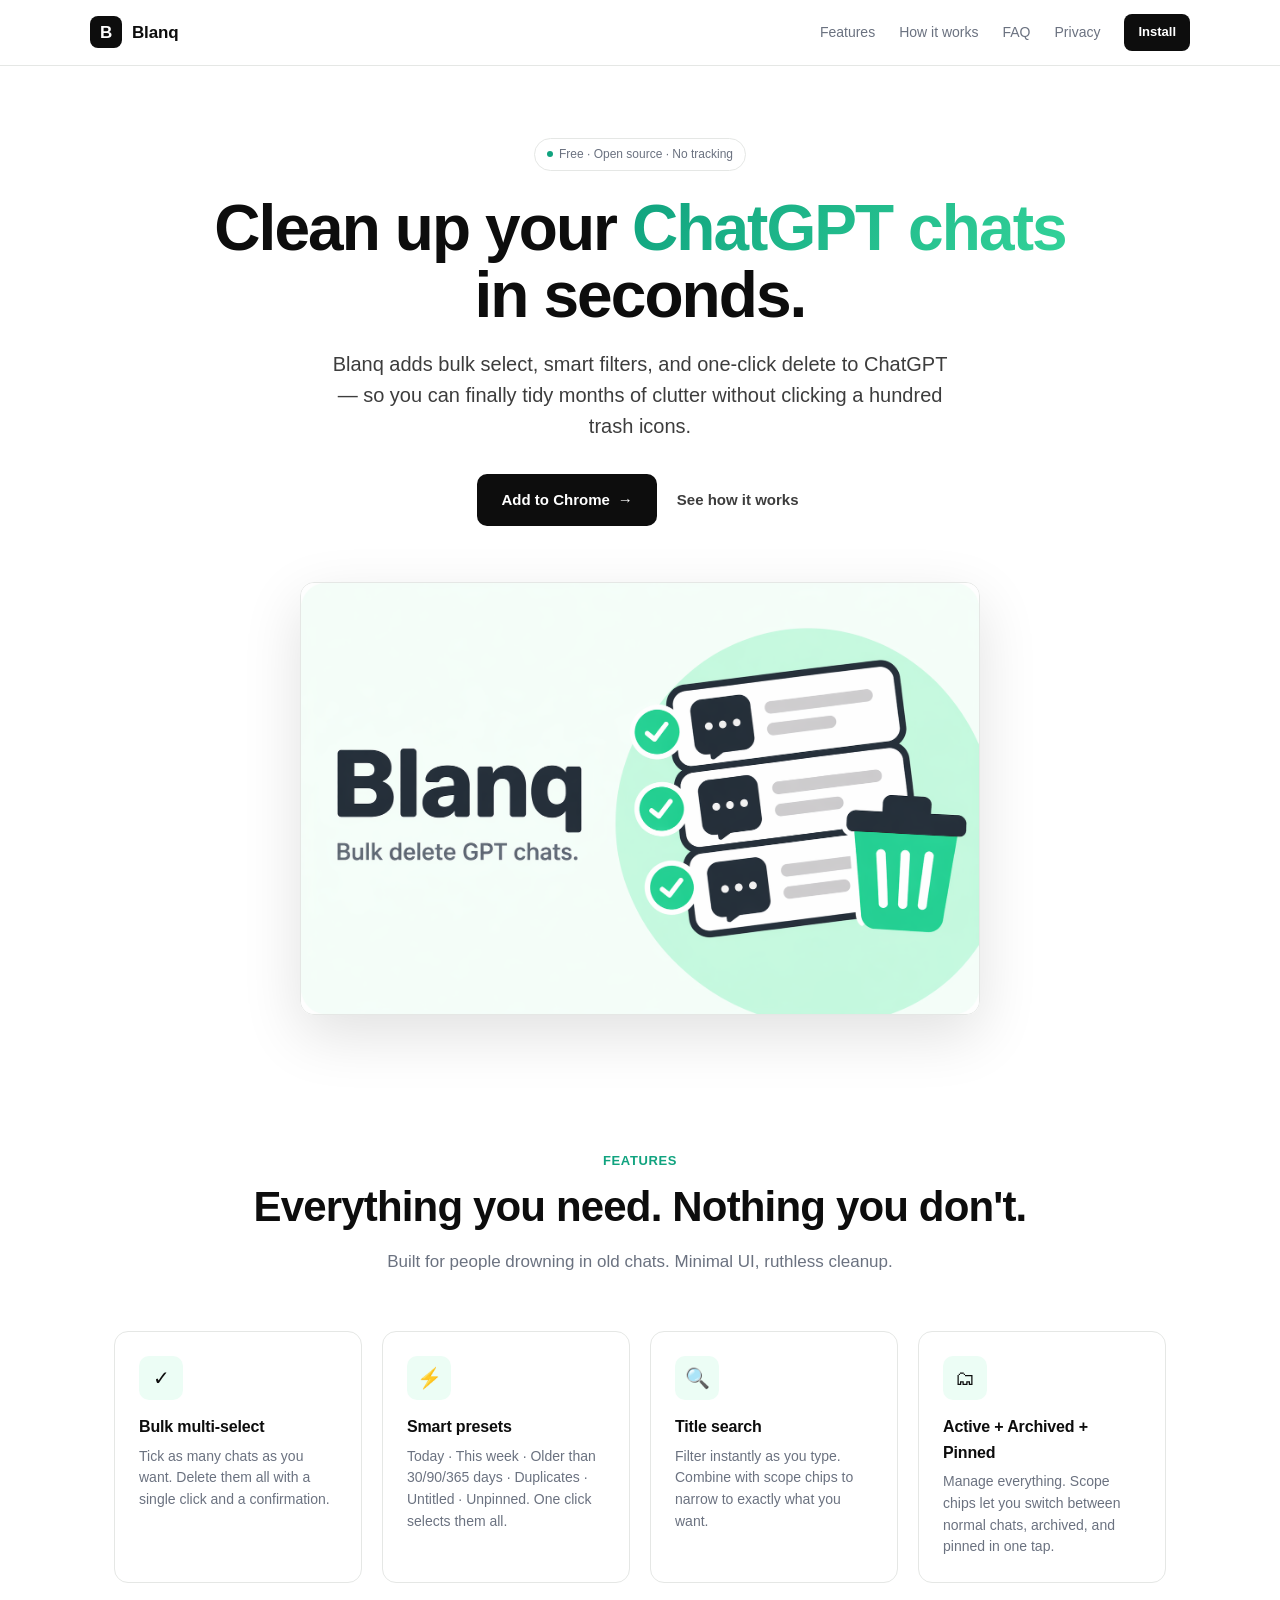
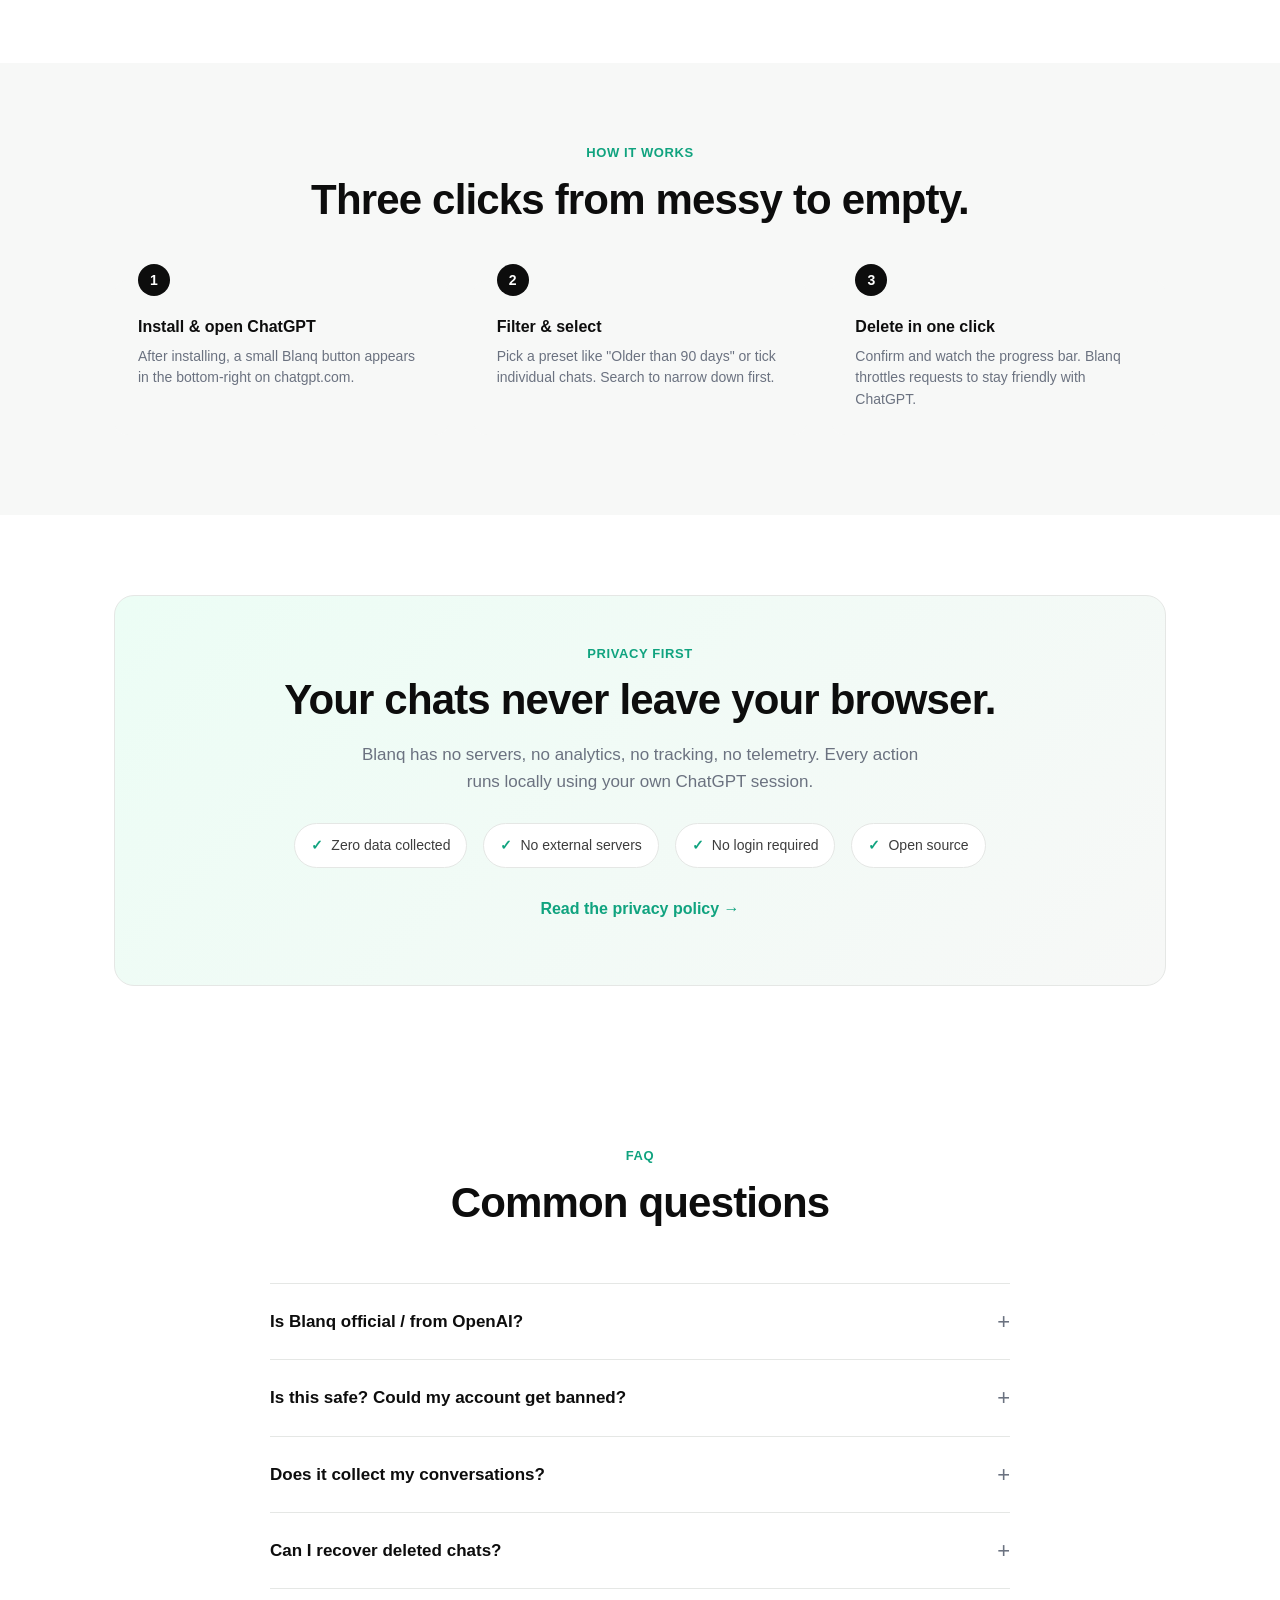
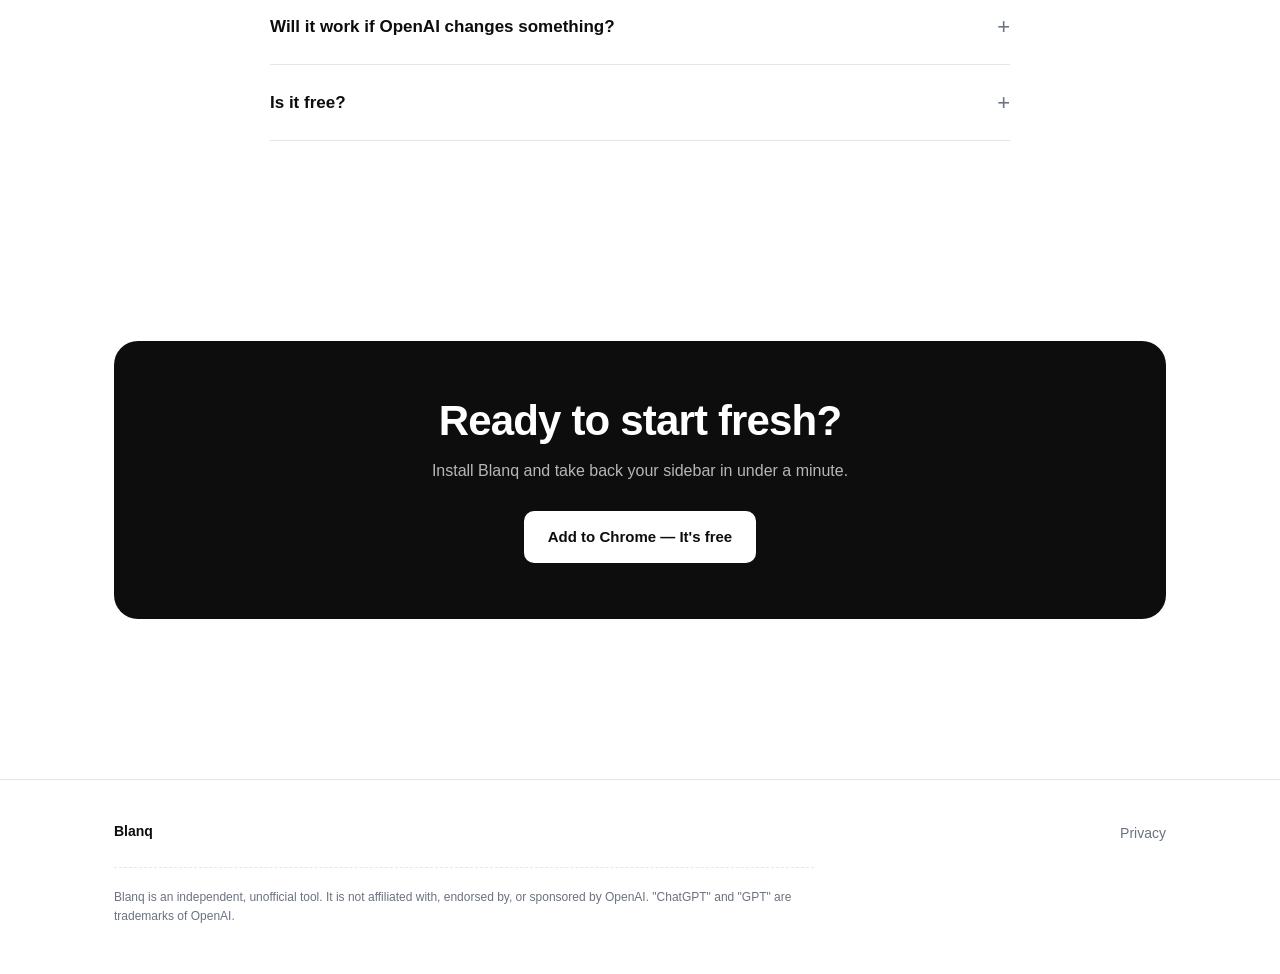
==== docs/index.html @ 337b1ba2 "initial commit" ====
<!doctype html>
<html lang="en">
<head>
  <meta charset="utf-8" />
  <meta name="viewport" content="width=device-width,initial-scale=1" />
  <title>Blanq — Bulk Chat Cleaner for ChatGPT</title>
  <meta name="description" content="Bulk select, filter, and delete your ChatGPT conversations. A clean, private Chrome extension that runs entirely in your browser." />
  <meta property="og:title" content="Blanq — Bulk Chat Cleaner for ChatGPT" />
  <meta property="og:description" content="Clean up your ChatGPT chat history in seconds. Free Chrome extension. No data collected." />
  <meta property="og:image" content="icons/banner.png" />
  <meta property="og:type" content="website" />
  <meta name="twitter:card" content="summary_large_image" />

  <style>
    :root {
      --bg: #ffffff;
      --bg-sub: #f7f8f7;
      --bg-elevated: #ffffff;
      --border: #e5e7e5;
      --text: #0d0d0d;
      --text-dim: #3d3d3d;
      --text-muted: #6b7280;
      --accent: #10a37f;
      --accent-hover: #0e8f6e;
      --accent-soft: #ecfdf5;
      --radius: 14px;
      --shadow-sm: 0 1px 2px rgba(0,0,0,0.04);
      --shadow: 0 4px 14px rgba(0,0,0,0.08);
      --shadow-lg: 0 20px 60px rgba(0,0,0,0.12);
    }
    @media (prefers-color-scheme: dark) {
      :root {
        --bg: #0b0b0b;
        --bg-sub: #141414;
        --bg-elevated: #181818;
        --border: #262626;
        --text: #f5f5f5;
        --text-dim: #d4d4d4;
        --text-muted: #8f8f8f;
        --accent-soft: #0f2a22;
        --shadow-lg: 0 20px 60px rgba(0,0,0,0.6);
      }
    }

    * { box-sizing: border-box; }
    html, body { margin: 0; padding: 0; }
    html { scroll-behavior: smooth; }
    body {
      background: var(--bg);
      color: var(--text);
      font-family: ui-sans-serif, -apple-system, BlinkMacSystemFont, "Segoe UI", Roboto, Helvetica, Arial, sans-serif;
      font-size: 16px;
      line-height: 1.6;
      -webkit-font-smoothing: antialiased;
    }
    a { color: inherit; text-decoration: none; }
    img { max-width: 100%; display: block; }
    .wrap { max-width: 1100px; margin: 0 auto; padding: 0 24px; }

    /* Nav */
    nav {
      position: sticky;
      top: 0;
      z-index: 50;
      background: rgba(255,255,255,0.85);
      backdrop-filter: saturate(180%) blur(12px);
      border-bottom: 1px solid var(--border);
    }
    @media (prefers-color-scheme: dark) {
      nav { background: rgba(11,11,11,0.8); }
    }
    .nav-inner {
      display: flex;
      align-items: center;
      justify-content: space-between;
      padding: 14px 0;
    }
    .brand {
      display: flex;
      align-items: center;
      gap: 10px;
      font-weight: 700;
      font-size: 17px;
      letter-spacing: -0.01em;
    }
    .brand-mark {
      width: 32px;
      height: 32px;
      background: var(--text);
      color: var(--bg);
      border-radius: 8px;
      display: flex;
      align-items: center;
      justify-content: center;
      font-weight: 800;
      letter-spacing: -0.03em;
    }
    .nav-links {
      display: flex;
      gap: 24px;
      align-items: center;
      font-size: 14px;
      color: var(--text-muted);
    }
    .nav-links a:hover { color: var(--text); }
    .nav-cta {
      background: var(--text);
      color: var(--bg);
      padding: 8px 14px;
      border-radius: 8px;
      font-weight: 600;
      font-size: 13px;
    }
    .nav-cta:hover { background: var(--accent); color: #fff; }

    /* Hero */
    .hero {
      padding: 72px 0 56px;
      text-align: center;
    }
    .badge {
      display: inline-flex;
      align-items: center;
      gap: 6px;
      padding: 6px 12px;
      border: 1px solid var(--border);
      border-radius: 999px;
      font-size: 12px;
      font-weight: 500;
      color: var(--text-muted);
      margin-bottom: 24px;
    }
    .badge-dot {
      width: 6px;
      height: 6px;
      border-radius: 50%;
      background: var(--accent);
      animation: pulse 2s ease-in-out infinite;
    }
    @keyframes pulse {
      0%, 100% { opacity: 1; }
      50% { opacity: 0.4; }
    }
    h1 {
      font-size: clamp(38px, 6vw, 64px);
      line-height: 1.05;
      letter-spacing: -0.03em;
      margin: 0 0 20px;
      font-weight: 800;
    }
    h1 .accent {
      background: linear-gradient(135deg, var(--accent) 0%, #34d399 100%);
      -webkit-background-clip: text;
      background-clip: text;
      color: transparent;
    }
    .hero-sub {
      font-size: clamp(17px, 2vw, 20px);
      color: var(--text-dim);
      max-width: 620px;
      margin: 0 auto 32px;
      line-height: 1.55;
    }
    .hero-cta {
      display: inline-flex;
      align-items: center;
      gap: 16px;
      flex-wrap: wrap;
      justify-content: center;
    }
    .btn {
      display: inline-flex;
      align-items: center;
      gap: 8px;
      padding: 14px 24px;
      border-radius: 10px;
      font-weight: 600;
      font-size: 15px;
      border: none;
      cursor: pointer;
      transition: transform 0.08s, background 0.15s;
      font-family: inherit;
    }
    .btn:hover { transform: translateY(-1px); }
    .btn-primary {
      background: var(--text);
      color: var(--bg);
    }
    .btn-primary:hover { background: var(--accent); color: #fff; }
    .btn-ghost {
      color: var(--text-dim);
      background: transparent;
      padding: 14px 4px;
    }
    .btn-ghost:hover { color: var(--text); background: transparent; }

    .hero-banner {
      margin: 56px auto 0;
      max-width: 680px;
      border-radius: var(--radius);
      overflow: hidden;
      box-shadow: var(--shadow-lg);
      border: 1px solid var(--border);
    }

    /* Sections */
    section {
      padding: 80px 0;
    }
    .section-label {
      color: var(--accent);
      font-size: 13px;
      font-weight: 600;
      letter-spacing: 0.6px;
      text-transform: uppercase;
      margin-bottom: 12px;
    }
    h2 {
      font-size: clamp(28px, 4vw, 42px);
      letter-spacing: -0.02em;
      margin: 0 0 16px;
      font-weight: 700;
      line-height: 1.15;
    }
    .section-sub {
      color: var(--text-muted);
      font-size: 17px;
      max-width: 580px;
      margin-bottom: 40px;
    }
    .section-head { text-align: center; margin-bottom: 56px; }
    .section-head .section-sub { margin: 0 auto; }

    /* Feature grid */
    .features {
      display: grid;
      grid-template-columns: repeat(auto-fit, minmax(240px, 1fr));
      gap: 20px;
    }
    .feature {
      background: var(--bg-elevated);
      border: 1px solid var(--border);
      border-radius: var(--radius);
      padding: 24px;
      transition: transform 0.15s, box-shadow 0.15s, border-color 0.15s;
    }
    .feature:hover {
      transform: translateY(-2px);
      border-color: var(--accent);
      box-shadow: var(--shadow);
    }
    .feature-icon {
      width: 44px;
      height: 44px;
      border-radius: 10px;
      background: var(--accent-soft);
      display: flex;
      align-items: center;
      justify-content: center;
      margin-bottom: 14px;
      font-size: 20px;
    }
    .feature h3 {
      margin: 0 0 6px;
      font-size: 16px;
      font-weight: 600;
      letter-spacing: -0.01em;
    }
    .feature p {
      margin: 0;
      color: var(--text-muted);
      font-size: 14px;
      line-height: 1.55;
    }

    /* How it works */
    .steps {
      display: grid;
      grid-template-columns: repeat(auto-fit, minmax(260px, 1fr));
      gap: 24px;
      counter-reset: step;
    }
    .step {
      position: relative;
      padding: 28px 24px 24px;
      background: var(--bg-sub);
      border-radius: var(--radius);
      counter-increment: step;
    }
    .step::before {
      content: counter(step);
      position: absolute;
      top: -16px;
      left: 24px;
      width: 32px;
      height: 32px;
      background: var(--text);
      color: var(--bg);
      border-radius: 50%;
      display: flex;
      align-items: center;
      justify-content: center;
      font-weight: 700;
      font-size: 14px;
    }
    .step h3 {
      margin: 6px 0 6px;
      font-size: 16px;
      font-weight: 600;
    }
    .step p {
      color: var(--text-muted);
      font-size: 14px;
      margin: 0;
      line-height: 1.55;
    }

    /* Privacy block */
    .privacy-card {
      background: linear-gradient(135deg, var(--accent-soft), var(--bg-sub));
      border: 1px solid var(--border);
      border-radius: 20px;
      padding: 48px 40px;
      text-align: center;
    }
    .privacy-card h2 { margin-top: 0; }
    .privacy-list {
      display: flex;
      flex-wrap: wrap;
      gap: 16px;
      justify-content: center;
      margin-top: 28px;
    }
    .privacy-pill {
      display: inline-flex;
      align-items: center;
      gap: 8px;
      padding: 10px 16px;
      background: var(--bg);
      border: 1px solid var(--border);
      border-radius: 999px;
      font-size: 14px;
      font-weight: 500;
      color: var(--text-dim);
    }
    .privacy-pill .check {
      color: var(--accent);
      font-weight: 700;
    }

    /* FAQ */
    .faq {
      max-width: 740px;
      margin: 0 auto;
    }
    details {
      border-bottom: 1px solid var(--border);
      padding: 20px 0;
    }
    details:first-child { border-top: 1px solid var(--border); }
    summary {
      cursor: pointer;
      font-weight: 600;
      font-size: 17px;
      list-style: none;
      display: flex;
      justify-content: space-between;
      align-items: center;
      gap: 12px;
      color: var(--text);
    }
    summary::-webkit-details-marker { display: none; }
    summary::after {
      content: "+";
      font-size: 22px;
      color: var(--text-muted);
      font-weight: 400;
      transition: transform 0.2s;
    }
    details[open] summary::after {
      content: "−";
      transform: rotate(180deg);
    }
    details p {
      margin: 12px 0 0;
      color: var(--text-dim);
      line-height: 1.65;
    }

    /* CTA band */
    .cta-band {
      background: var(--text);
      color: var(--bg);
      border-radius: 24px;
      padding: 56px 32px;
      text-align: center;
      margin: 40px 0 80px;
    }
    .cta-band h2 {
      color: inherit;
      margin-bottom: 12px;
    }
    .cta-band p {
      color: rgba(255,255,255,0.7);
      max-width: 480px;
      margin: 0 auto 28px;
    }
    @media (prefers-color-scheme: dark) {
      .cta-band { background: var(--accent); color: #fff; }
      .cta-band p { color: rgba(255,255,255,0.85); }
    }
    .cta-band .btn-primary {
      background: var(--bg);
      color: var(--text);
    }
    .cta-band .btn-primary:hover { background: var(--accent); color: #fff; }
    @media (prefers-color-scheme: dark) {
      .cta-band .btn-primary { background: #fff; color: var(--accent); }
    }

    /* Footer */
    footer {
      border-top: 1px solid var(--border);
      padding: 40px 0 48px;
      color: var(--text-muted);
      font-size: 14px;
    }
    .footer-inner {
      display: flex;
      justify-content: space-between;
      align-items: center;
      gap: 20px;
      flex-wrap: wrap;
    }
    footer a:hover { color: var(--text); }
    .footer-links { display: flex; gap: 20px; flex-wrap: wrap; }
    .disclaimer {
      margin-top: 20px;
      padding-top: 20px;
      border-top: 1px dashed var(--border);
      font-size: 12px;
      color: var(--text-muted);
      max-width: 700px;
    }

    @media (max-width: 640px) {
      .hero { padding: 40px 0 32px; }
      section { padding: 56px 0; }
      .cta-band { padding: 40px 24px; }
      .nav-links a:not(.nav-cta) { display: none; }
    }
  </style>
</head>
<body>

  <nav>
    <div class="wrap nav-inner">
      <a href="#top" class="brand">
        <span class="brand-mark">B</span>
        <span>Blanq</span>
      </a>
      <div class="nav-links">
        <a href="#features">Features</a>
        <a href="#how">How it works</a>
        <a href="#faq">FAQ</a>
        <a href="privacy.html">Privacy</a>
        <a href="#install" class="nav-cta">Install</a>
      </div>
    </div>
  </nav>

  <main id="top">
    <section class="hero">
      <div class="wrap">
        <div class="badge"><span class="badge-dot"></span>Free · Open source · No tracking</div>
        <h1>Clean up your <span class="accent">ChatGPT chats</span><br/>in seconds.</h1>
        <p class="hero-sub">Blanq adds bulk select, smart filters, and one-click delete to ChatGPT — so you can finally tidy months of clutter without clicking a hundred trash icons.</p>
        <div class="hero-cta">
          <a href="#install" class="btn btn-primary">
            Add to Chrome
            <span>→</span>
          </a>
          <a href="#how" class="btn btn-ghost">See how it works</a>
        </div>
        <div class="hero-banner">
          <img src="assets/banner.png" alt="Blanq preview — bulk delete GPT chats" />
        </div>
      </div>
    </section>

    <section id="features">
      <div class="wrap">
        <div class="section-head">
          <div class="section-label">Features</div>
          <h2>Everything you need. Nothing you don't.</h2>
          <p class="section-sub">Built for people drowning in old chats. Minimal UI, ruthless cleanup.</p>
        </div>
        <div class="features">
          <div class="feature">
            <div class="feature-icon">✓</div>
            <h3>Bulk multi-select</h3>
            <p>Tick as many chats as you want. Delete them all with a single click and a confirmation.</p>
          </div>
          <div class="feature">
            <div class="feature-icon">⚡</div>
            <h3>Smart presets</h3>
            <p>Today · This week · Older than 30/90/365 days · Duplicates · Untitled · Unpinned. One click selects them all.</p>
          </div>
          <div class="feature">
            <div class="feature-icon">🔍</div>
            <h3>Title search</h3>
            <p>Filter instantly as you type. Combine with scope chips to narrow to exactly what you want.</p>
          </div>
          <div class="feature">
            <div class="feature-icon">🗂</div>
            <h3>Active + Archived + Pinned</h3>
            <p>Manage everything. Scope chips let you switch between normal chats, archived, and pinned in one tap.</p>
          </div>
        </div>
      </div>
    </section>

    <section id="how" style="background: var(--bg-sub);">
      <div class="wrap">
        <div class="section-head">
          <div class="section-label">How it works</div>
          <h2>Three clicks from messy to empty.</h2>
        </div>
        <div class="steps">
          <div class="step">
            <h3>Install & open ChatGPT</h3>
            <p>After installing, a small Blanq button appears in the bottom-right on chatgpt.com.</p>
          </div>
          <div class="step">
            <h3>Filter & select</h3>
            <p>Pick a preset like "Older than 90 days" or tick individual chats. Search to narrow down first.</p>
          </div>
          <div class="step">
            <h3>Delete in one click</h3>
            <p>Confirm and watch the progress bar. Blanq throttles requests to stay friendly with ChatGPT.</p>
          </div>
        </div>
      </div>
    </section>

    <section>
      <div class="wrap">
        <div class="privacy-card">
          <div class="section-label">Privacy first</div>
          <h2>Your chats never leave your browser.</h2>
          <p class="section-sub" style="margin: 0 auto;">Blanq has no servers, no analytics, no tracking, no telemetry. Every action runs locally using your own ChatGPT session.</p>
          <div class="privacy-list">
            <span class="privacy-pill"><span class="check">✓</span>Zero data collected</span>
            <span class="privacy-pill"><span class="check">✓</span>No external servers</span>
            <span class="privacy-pill"><span class="check">✓</span>No login required</span>
            <span class="privacy-pill"><span class="check">✓</span>Open source</span>
          </div>
          <p style="margin-top: 28px;"><a href="privacy.html" style="color: var(--accent); font-weight: 600;">Read the privacy policy →</a></p>
        </div>
      </div>
    </section>

    <section id="faq">
      <div class="wrap">
        <div class="section-head">
          <div class="section-label">FAQ</div>
          <h2>Common questions</h2>
        </div>
        <div class="faq">
          <details>
            <summary>Is Blanq official / from OpenAI?</summary>
            <p>No. Blanq is an independent third-party tool. It is not affiliated with, endorsed by, or sponsored by OpenAI. "ChatGPT" and "GPT" are trademarks of OpenAI.</p>
          </details>
          <details>
            <summary>Is this safe? Could my account get banned?</summary>
            <p>Blanq only performs actions you can already perform in the normal ChatGPT UI — delete, unarchive, unpin — just in bulk. It uses your own logged-in session, throttles requests to avoid flagging, and asks for confirmation before every bulk action.</p>
          </details>
          <details>
            <summary>Does it collect my conversations?</summary>
            <p>No. Blanq never reads chat content. It only fetches the list of conversation titles and timestamps that ChatGPT's own sidebar already loads. Nothing leaves your browser.</p>
          </details>
          <details>
            <summary>Can I recover deleted chats?</summary>
            <p>No — deletion is permanent, just like ChatGPT's own delete button. That's why Blanq always asks for confirmation first. If you're nervous, start by archiving or use the "Older than 365 days" preset.</p>
          </details>
          <details>
            <summary>Will it work if OpenAI changes something?</summary>
            <p>Blanq uses ChatGPT's own API endpoints. If OpenAI restructures them, Blanq may temporarily break. Updates are pushed through the Chrome Web Store when that happens.</p>
          </details>
          <details>
            <summary>Is it free?</summary>
            <p>Yes, completely. No paid tier, no trials, no hidden costs. If Blanq saved you time, a Chrome Web Store review is the best way to say thanks.</p>
          </details>
        </div>
      </div>
    </section>

    <section id="install">
      <div class="wrap">
        <div class="cta-band">
          <h2>Ready to start fresh?</h2>
          <p>Install Blanq and take back your sidebar in under a minute.</p>
          <a href="https://chromewebstore.google.com/" target="_blank" rel="noopener" class="btn btn-primary">
            Add to Chrome — It's free
          </a>
        </div>
      </div>
    </section>
  </main>

  <footer>
    <div class="wrap">
      <div class="footer-inner">
        <div>
          <div style="font-weight: 700; color: var(--text); margin-bottom: 4px;">Blanq</div>
        </div>
        <div class="footer-links">
          <a href="privacy.html">Privacy</a>
        </div>
      </div>
      <div class="disclaimer">
        Blanq is an independent, unofficial tool. It is not affiliated with, endorsed by, or sponsored by OpenAI. "ChatGPT" and "GPT" are trademarks of OpenAI.
      </div>
    </div>
  </footer>

</body>
</html>
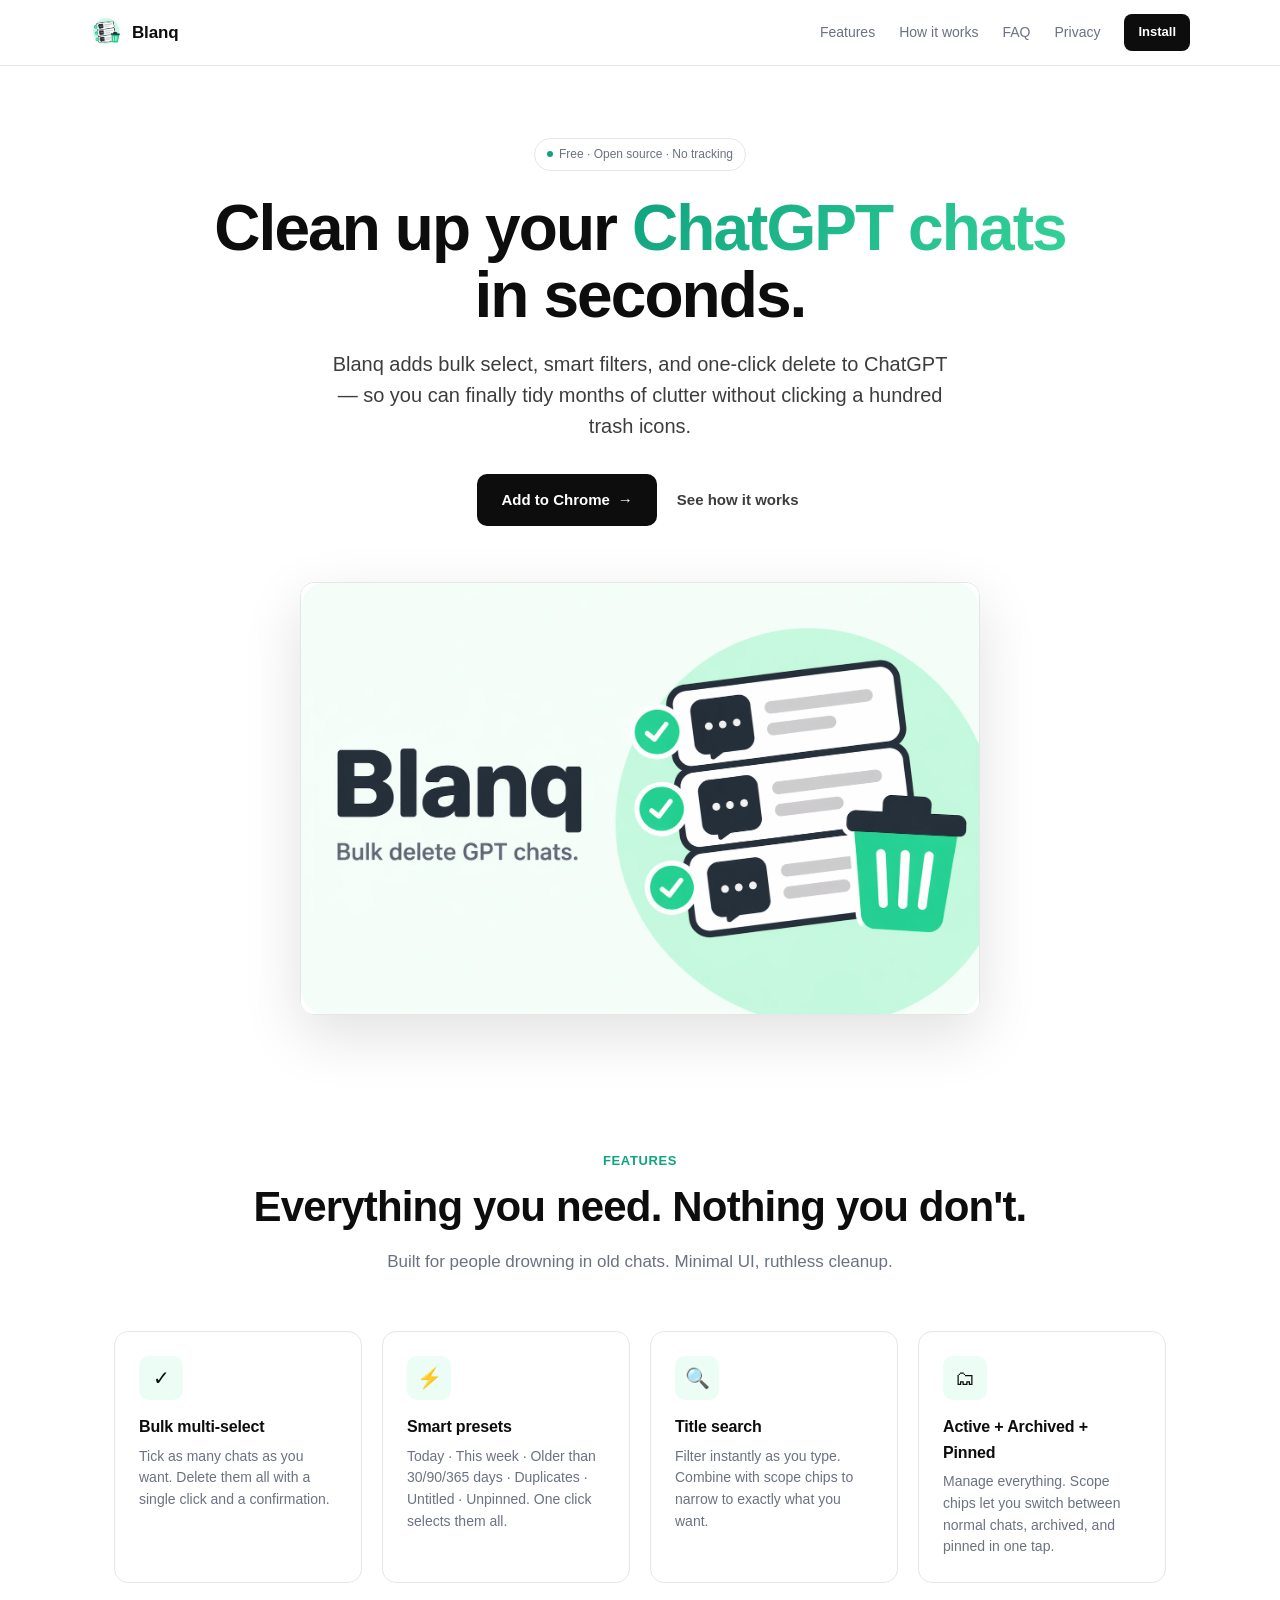
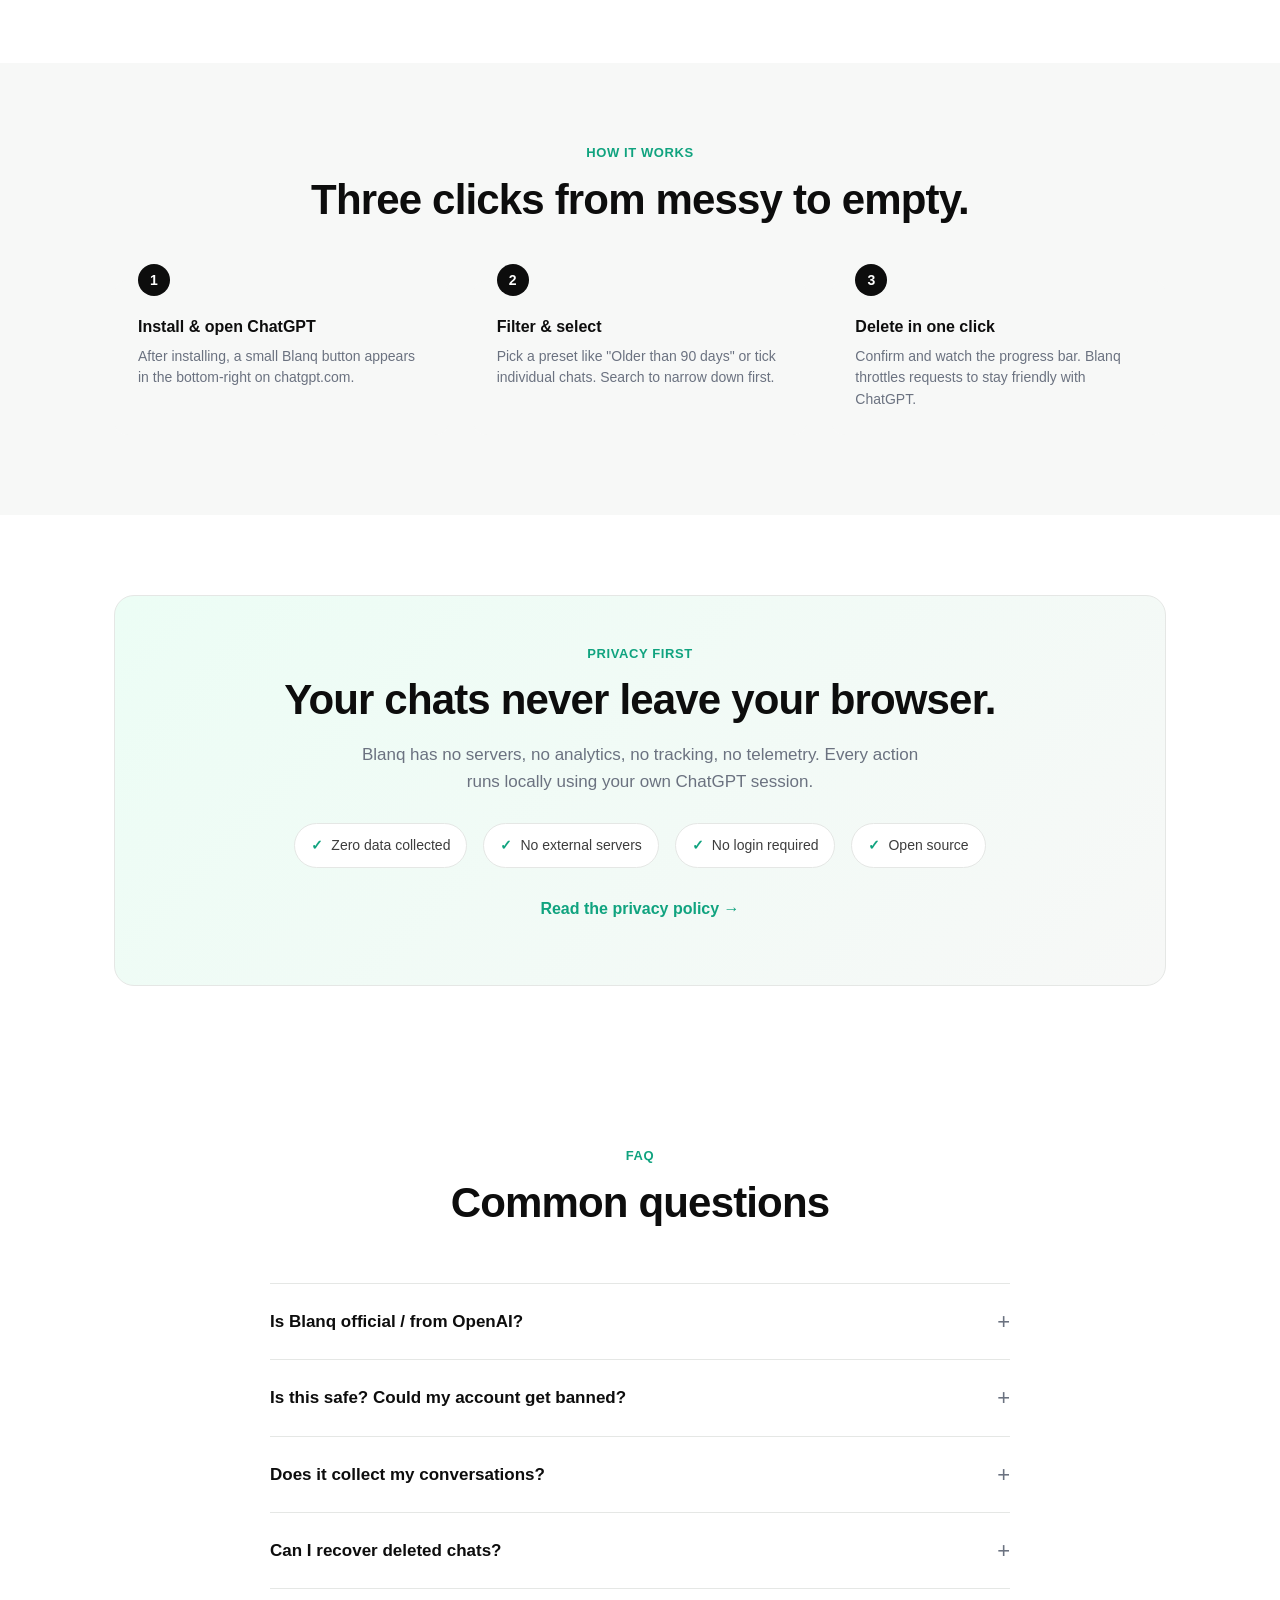
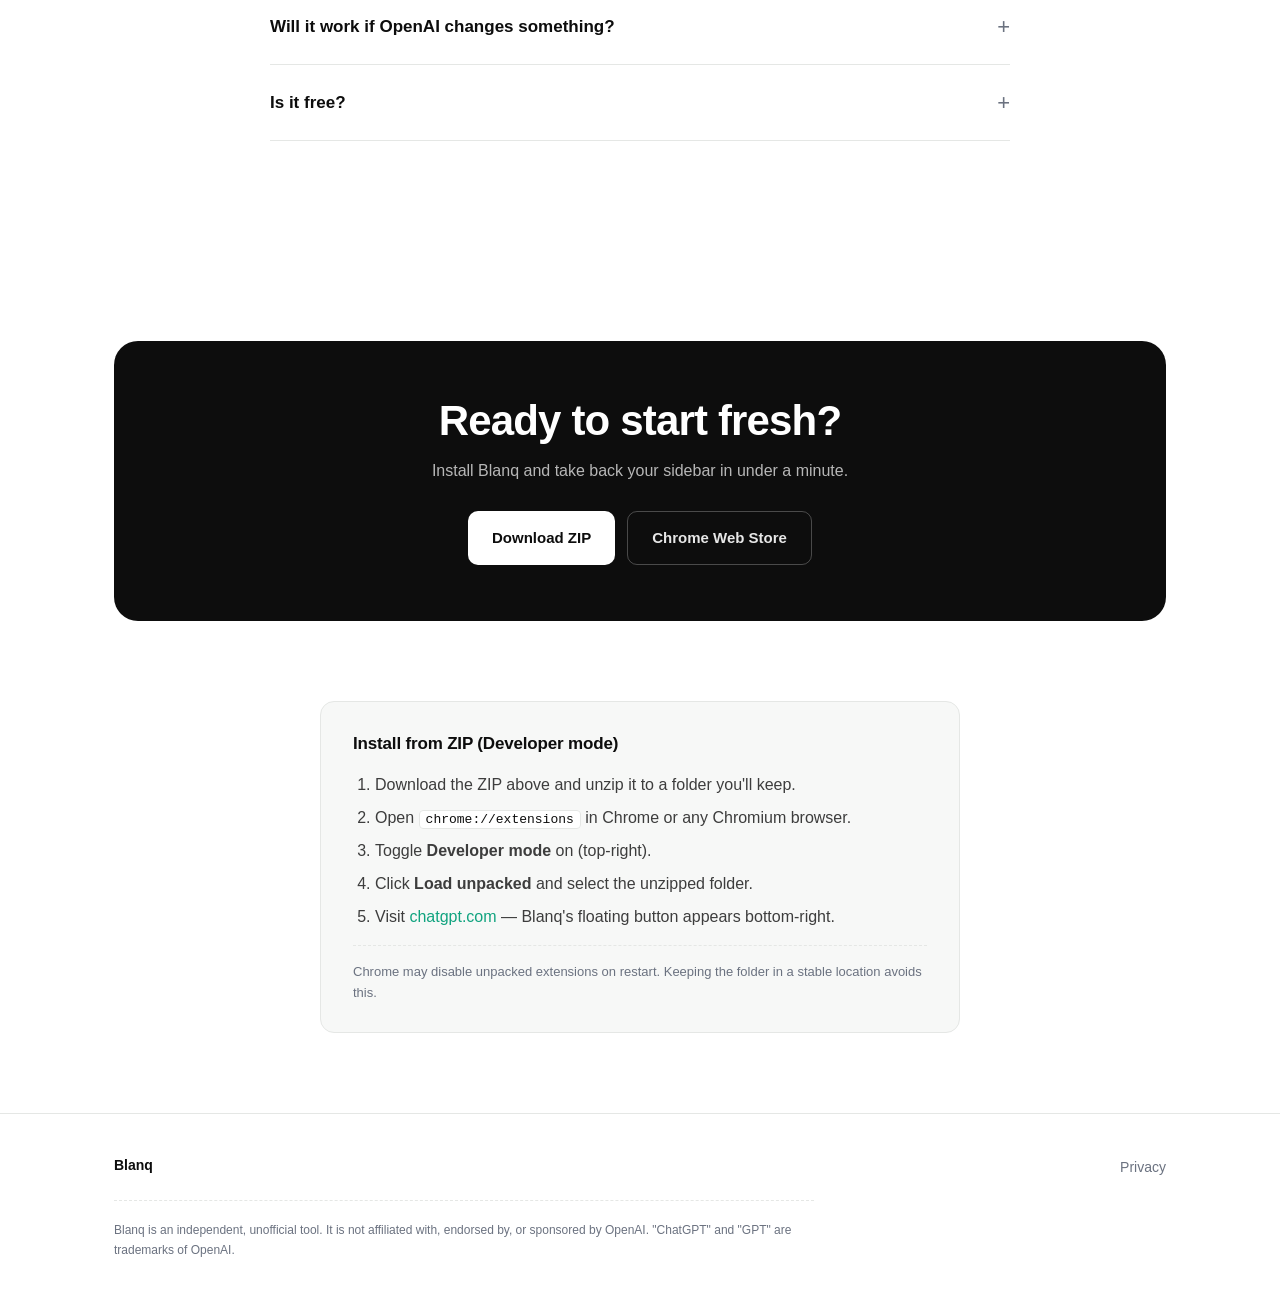
==== commit 151aa404: "Add release workflow and update documentation with logo and privacy policy enhancements" ====
--- a/docs/index.html
+++ b/docs/index.html
@@ -3,11 +3,12 @@
 <head>
   <meta charset="utf-8" />
   <meta name="viewport" content="width=device-width,initial-scale=1" />
+  <link rel="icon" type="image/png" href="assets/blanq_logo.png" />
   <title>Blanq — Bulk Chat Cleaner for ChatGPT</title>
   <meta name="description" content="Bulk select, filter, and delete your ChatGPT conversations. A clean, private Chrome extension that runs entirely in your browser." />
   <meta property="og:title" content="Blanq — Bulk Chat Cleaner for ChatGPT" />
   <meta property="og:description" content="Clean up your ChatGPT chat history in seconds. Free Chrome extension. No data collected." />
-  <meta property="og:image" content="icons/banner.png" />
+  <meta property="og:image" content="assets/banner.png" />
   <meta property="og:type" content="website" />
   <meta name="twitter:card" content="summary_large_image" />
 
@@ -86,14 +87,9 @@
     .brand-mark {
       width: 32px;
       height: 32px;
-      background: var(--text);
-      color: var(--bg);
       border-radius: 8px;
-      display: flex;
-      align-items: center;
-      justify-content: center;
-      font-weight: 800;
-      letter-spacing: -0.03em;
+      display: block;
+      object-fit: contain;
     }
     .nav-links {
       display: flex;
@@ -417,6 +413,72 @@
     @media (prefers-color-scheme: dark) {
       .cta-band .btn-primary { background: #fff; color: var(--accent); }
     }
+    .cta-actions {
+      display: inline-flex;
+      gap: 12px;
+      flex-wrap: wrap;
+      justify-content: center;
+    }
+    .btn-ghost-invert {
+      display: inline-flex;
+      align-items: center;
+      gap: 8px;
+      padding: 14px 24px;
+      border-radius: 10px;
+      font-weight: 600;
+      font-size: 15px;
+      border: 1px solid rgba(255,255,255,0.25);
+      color: rgba(255,255,255,0.9);
+      background: transparent;
+      transition: transform 0.08s, background 0.15s, border-color 0.15s;
+    }
+    .btn-ghost-invert:hover {
+      background: rgba(255,255,255,0.08);
+      border-color: rgba(255,255,255,0.5);
+      transform: translateY(-1px);
+    }
+
+    /* Install steps */
+    .install-steps {
+      max-width: 640px;
+      margin: 40px auto 0;
+      background: var(--bg-sub);
+      border: 1px solid var(--border);
+      border-radius: var(--radius);
+      padding: 28px 32px;
+    }
+    .install-steps h3 {
+      margin: 0 0 16px;
+      font-size: 17px;
+      font-weight: 700;
+      letter-spacing: -0.01em;
+    }
+    .install-steps ol {
+      margin: 0;
+      padding-left: 22px;
+      color: var(--text-dim);
+    }
+    .install-steps li {
+      margin-bottom: 8px;
+      line-height: 1.55;
+    }
+    .install-steps code {
+      background: var(--bg);
+      border: 1px solid var(--border);
+      padding: 1px 6px;
+      border-radius: 4px;
+      font-size: 13px;
+      font-family: ui-monospace, SFMono-Regular, Menlo, Monaco, Consolas, monospace;
+      color: var(--text);
+    }
+    .install-steps a { color: var(--accent); }
+    .install-note {
+      margin: 16px 0 0;
+      padding-top: 16px;
+      border-top: 1px dashed var(--border);
+      font-size: 13px;
+      color: var(--text-muted);
+    }
 
     /* Footer */
     footer {
@@ -456,7 +518,7 @@
   <nav>
     <div class="wrap nav-inner">
       <a href="#top" class="brand">
-        <span class="brand-mark">B</span>
+        <img src="assets/blanq_logo.png" alt="" class="brand-mark" />
         <span>Blanq</span>
       </a>
       <div class="nav-links">
@@ -600,9 +662,26 @@
         <div class="cta-band">
           <h2>Ready to start fresh?</h2>
           <p>Install Blanq and take back your sidebar in under a minute.</p>
-          <a href="https://chromewebstore.google.com/" target="_blank" rel="noopener" class="btn btn-primary">
-            Add to Chrome — It's free
-          </a>
+          <div class="cta-actions">
+            <a href="https://github.com/llavkush/blanq/releases/latest/download/blanq-extension.zip" class="btn btn-primary">
+              Download ZIP
+            </a>
+            <a href="https://chromewebstore.google.com/" target="_blank" rel="noopener" class="btn btn-ghost-invert">
+              Chrome Web Store
+            </a>
+          </div>
+        </div>
+
+        <div class="install-steps">
+          <h3>Install from ZIP (Developer mode)</h3>
+          <ol>
+            <li>Download the ZIP above and unzip it to a folder you'll keep.</li>
+            <li>Open <code>chrome://extensions</code> in Chrome or any Chromium browser.</li>
+            <li>Toggle <strong>Developer mode</strong> on (top-right).</li>
+            <li>Click <strong>Load unpacked</strong> and select the unzipped folder.</li>
+            <li>Visit <a href="https://chatgpt.com" target="_blank" rel="noopener">chatgpt.com</a> — Blanq's floating button appears bottom-right.</li>
+          </ol>
+          <p class="install-note">Chrome may disable unpacked extensions on restart. Keeping the folder in a stable location avoids this.</p>
         </div>
       </div>
     </section>
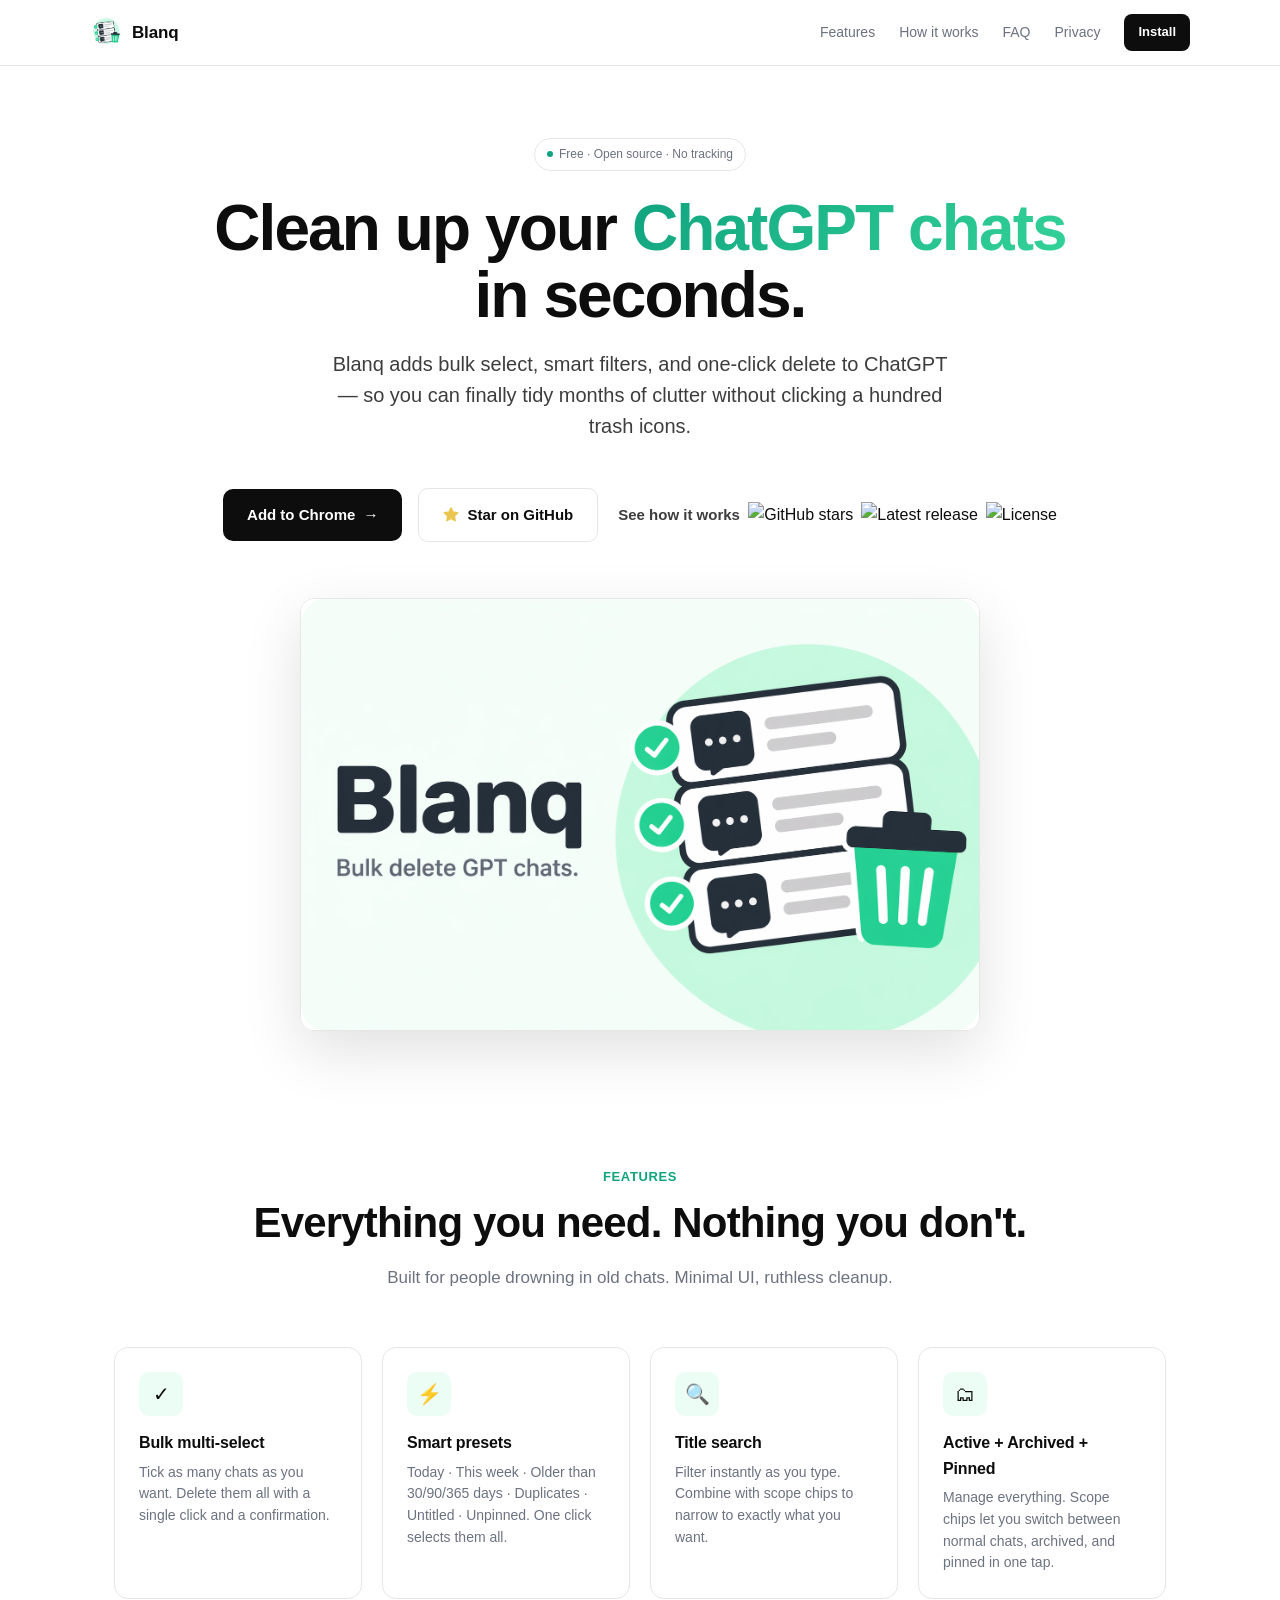
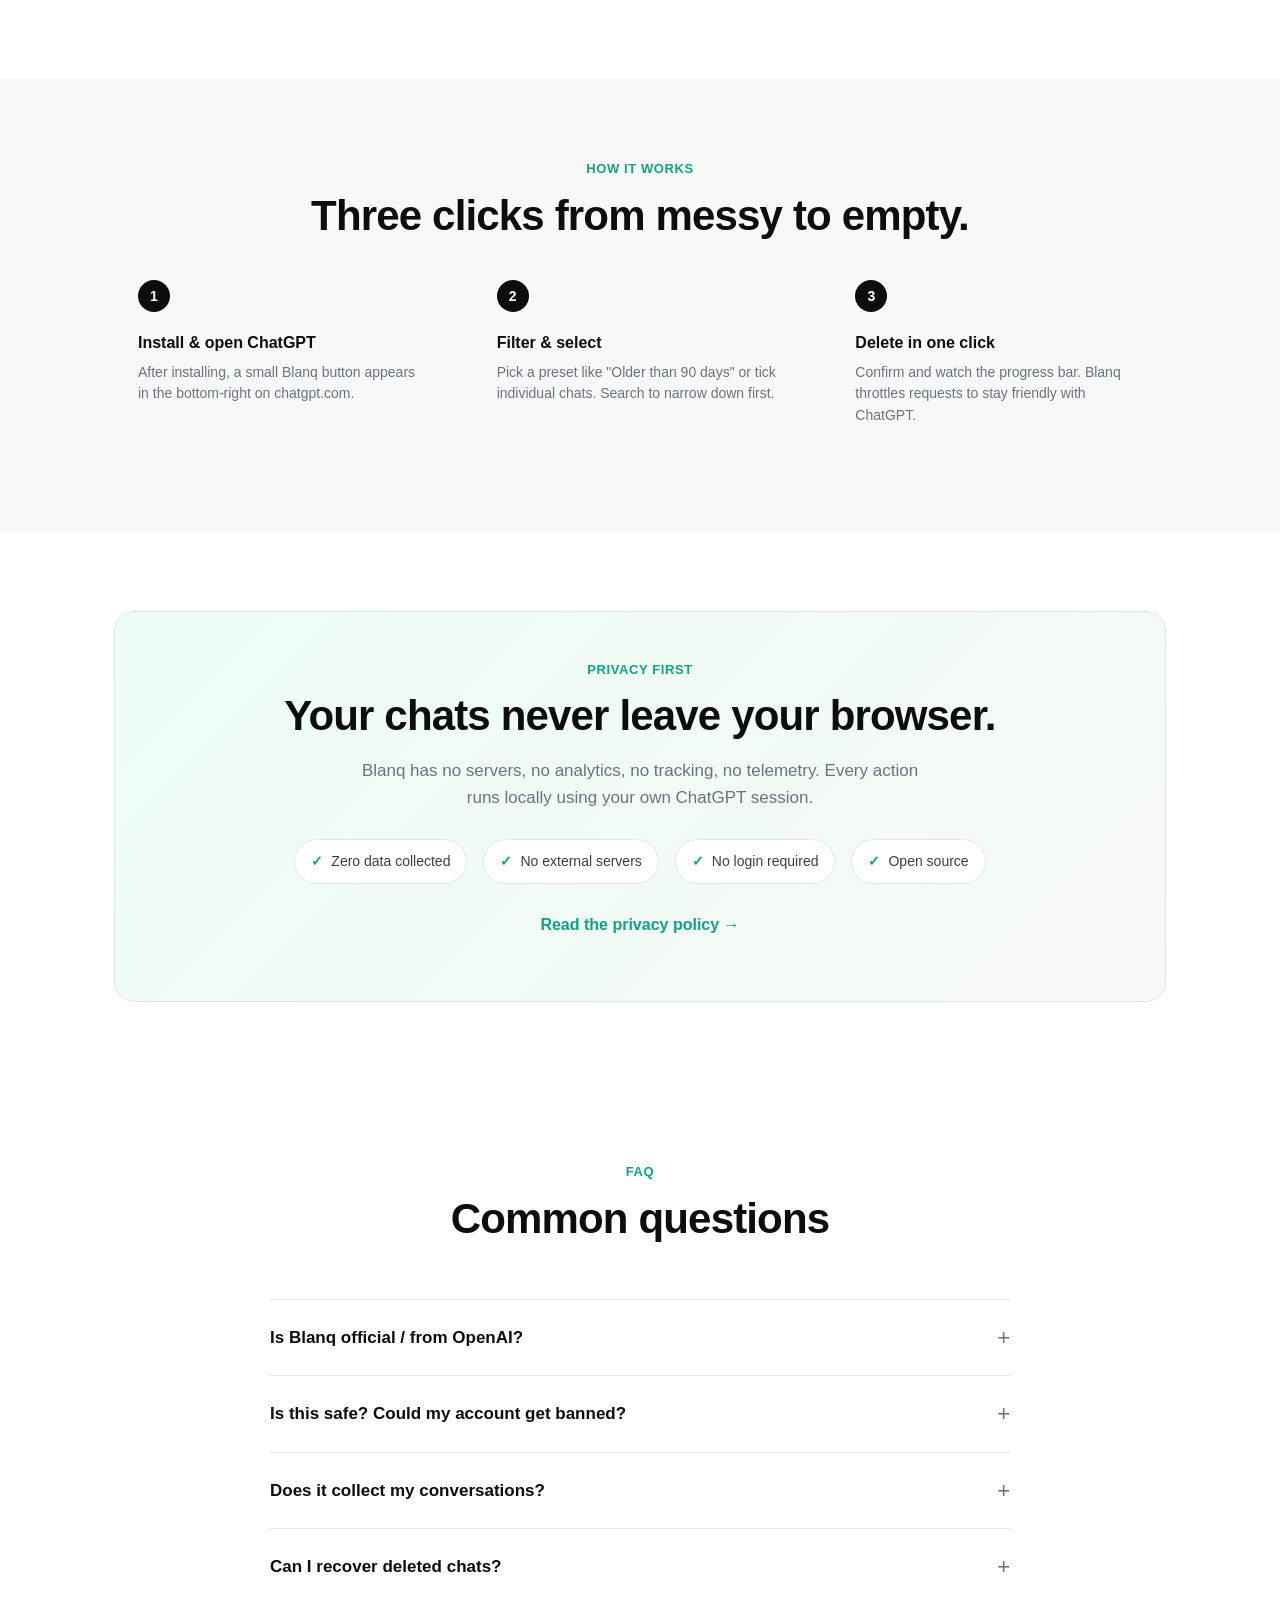
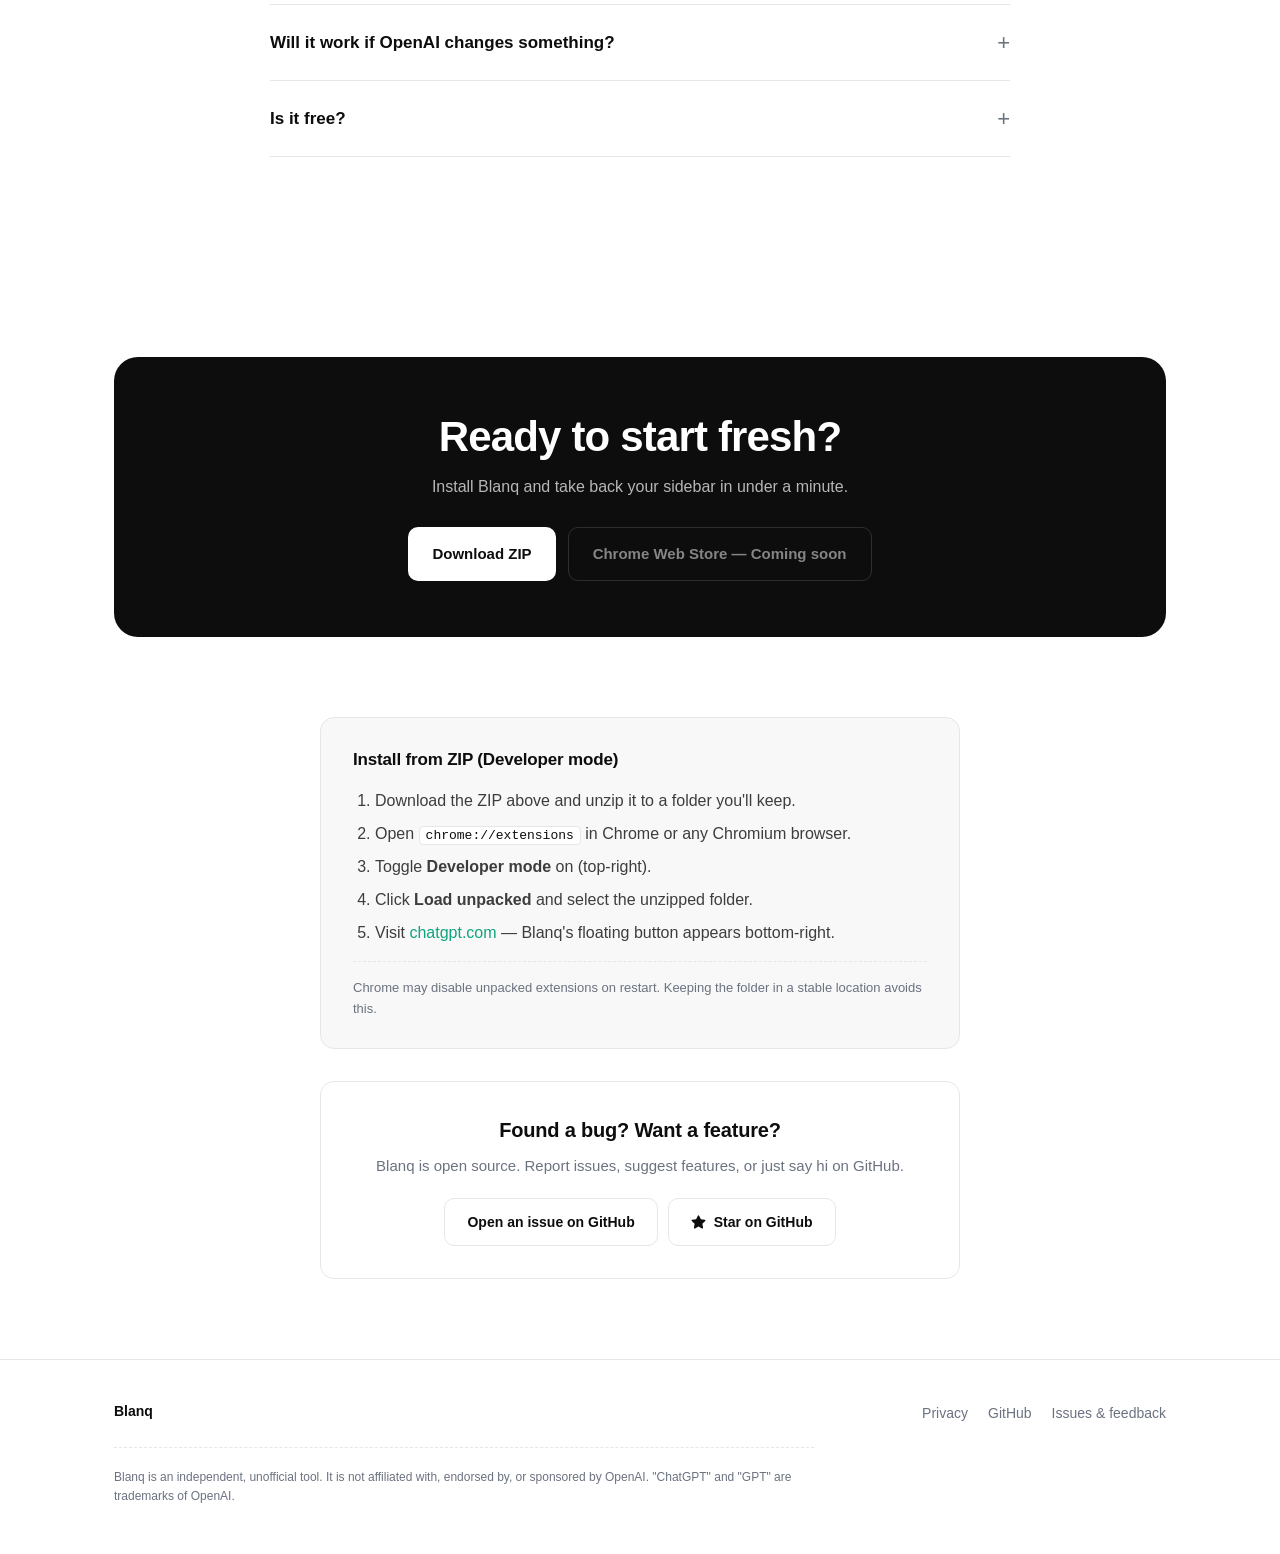
==== commit 66018b8d: "Enhance README and UI with GitHub star links, license information, and improved styling" ====
--- a/docs/index.html
+++ b/docs/index.html
@@ -189,6 +189,25 @@
       padding: 14px 4px;
     }
     .btn-ghost:hover { color: var(--text); background: transparent; }
+    .btn-star {
+      background: var(--bg);
+      color: var(--text);
+      border: 1px solid var(--border);
+    }
+    .btn-star:hover {
+      border-color: var(--accent);
+      background: var(--accent-soft);
+      color: var(--accent);
+    }
+    .btn-star svg { color: #eac54f; }
+    .hero-badges {
+      display: inline-flex;
+      gap: 8px;
+      flex-wrap: wrap;
+      justify-content: center;
+      margin-top: 28px;
+    }
+    .hero-badges img { height: 22px; }
 
     .hero-banner {
       margin: 56px auto 0;
@@ -437,6 +456,11 @@
       border-color: rgba(255,255,255,0.5);
       transform: translateY(-1px);
     }
+    .btn.is-disabled {
+      cursor: not-allowed;
+      opacity: 0.55;
+      pointer-events: none;
+    }
 
     /* Install steps */
     .install-steps {
@@ -478,6 +502,54 @@
       border-top: 1px dashed var(--border);
       font-size: 13px;
       color: var(--text-muted);
+    }
+
+    /* Feedback card */
+    .feedback-card {
+      max-width: 640px;
+      margin: 32px auto 0;
+      text-align: center;
+      padding: 32px 28px;
+      border: 1px solid var(--border);
+      border-radius: var(--radius);
+      background: var(--bg-elevated);
+    }
+    .feedback-card h3 {
+      margin: 0 0 8px;
+      font-size: 20px;
+      font-weight: 700;
+      letter-spacing: -0.01em;
+      color: var(--text);
+    }
+    .feedback-card p {
+      color: var(--text-muted);
+      margin: 0 0 20px;
+      font-size: 15px;
+    }
+    .feedback-actions {
+      display: inline-flex;
+      gap: 10px;
+      flex-wrap: wrap;
+      justify-content: center;
+    }
+    .btn-outline {
+      display: inline-flex;
+      align-items: center;
+      gap: 8px;
+      padding: 12px 22px;
+      border-radius: 10px;
+      font-weight: 600;
+      font-size: 14px;
+      border: 1px solid var(--border);
+      background: var(--bg);
+      color: var(--text);
+      transition: transform 0.08s, border-color 0.15s, background 0.15s;
+    }
+    .btn-outline:hover {
+      border-color: var(--accent);
+      background: var(--accent-soft);
+      color: var(--accent);
+      transform: translateY(-1px);
     }
 
     /* Footer */
@@ -542,7 +614,16 @@
             Add to Chrome
             <span>→</span>
           </a>
+          <a href="https://github.com/llavkush/blanq" target="_blank" rel="noopener" class="btn btn-star">
+            <svg width="16" height="16" viewBox="0 0 16 16" fill="currentColor" aria-hidden="true"><path d="M8 .25a.75.75 0 0 1 .673.418l1.882 3.815 4.21.612a.75.75 0 0 1 .416 1.279l-3.046 2.97.719 4.192a.75.75 0 0 1-1.088.791L8 12.347l-3.766 1.98a.75.75 0 0 1-1.088-.79l.72-4.194L.818 6.374a.75.75 0 0 1 .416-1.28l4.21-.611L7.327.668A.75.75 0 0 1 8 .25z"/></svg>
+            Star on GitHub
+          </a>
           <a href="#how" class="btn btn-ghost">See how it works</a>
+        </div>
+        <div class="hero-badges">
+          <img src="https://img.shields.io/github/stars/llavkush/blanq?style=flat&logo=github&labelColor=24292f&color=10a37f" alt="GitHub stars" />
+          <img src="https://img.shields.io/github/v/release/llavkush/blanq?style=flat&labelColor=24292f&color=10a37f" alt="Latest release" />
+          <img src="https://img.shields.io/github/license/llavkush/blanq?style=flat&labelColor=24292f&color=10a37f" alt="License" />
         </div>
         <div class="hero-banner">
           <img src="assets/banner.png" alt="Blanq preview — bulk delete GPT chats" />
@@ -666,9 +747,9 @@
             <a href="https://github.com/llavkush/blanq/releases/latest/download/blanq-extension.zip" class="btn btn-primary">
               Download ZIP
             </a>
-            <a href="https://chromewebstore.google.com/" target="_blank" rel="noopener" class="btn btn-ghost-invert">
-              Chrome Web Store
-            </a>
+            <span class="btn btn-ghost-invert is-disabled" aria-disabled="true" title="Chrome Web Store listing coming soon">
+              Chrome Web Store — Coming soon
+            </span>
           </div>
         </div>
 
@@ -683,6 +764,20 @@
           </ol>
           <p class="install-note">Chrome may disable unpacked extensions on restart. Keeping the folder in a stable location avoids this.</p>
         </div>
+
+        <div class="feedback-card">
+          <h3>Found a bug? Want a feature?</h3>
+          <p>Blanq is open source. Report issues, suggest features, or just say hi on GitHub.</p>
+          <div class="feedback-actions">
+            <a href="https://github.com/llavkush/blanq/issues/new" target="_blank" rel="noopener" class="btn btn-outline">
+              Open an issue on GitHub
+            </a>
+            <a href="https://github.com/llavkush/blanq" target="_blank" rel="noopener" class="btn btn-outline">
+              <svg width="15" height="15" viewBox="0 0 16 16" fill="currentColor" aria-hidden="true"><path d="M8 .25a.75.75 0 0 1 .673.418l1.882 3.815 4.21.612a.75.75 0 0 1 .416 1.279l-3.046 2.97.719 4.192a.75.75 0 0 1-1.088.791L8 12.347l-3.766 1.98a.75.75 0 0 1-1.088-.79l.72-4.194L.818 6.374a.75.75 0 0 1 .416-1.28l4.21-.611L7.327.668A.75.75 0 0 1 8 .25z"/></svg>
+              Star on GitHub
+            </a>
+          </div>
+        </div>
       </div>
     </section>
   </main>
@@ -695,6 +790,8 @@
         </div>
         <div class="footer-links">
           <a href="privacy.html">Privacy</a>
+          <a href="https://github.com/llavkush/blanq" target="_blank" rel="noopener">GitHub</a>
+          <a href="https://github.com/llavkush/blanq/issues" target="_blank" rel="noopener">Issues &amp; feedback</a>
         </div>
       </div>
       <div class="disclaimer">
